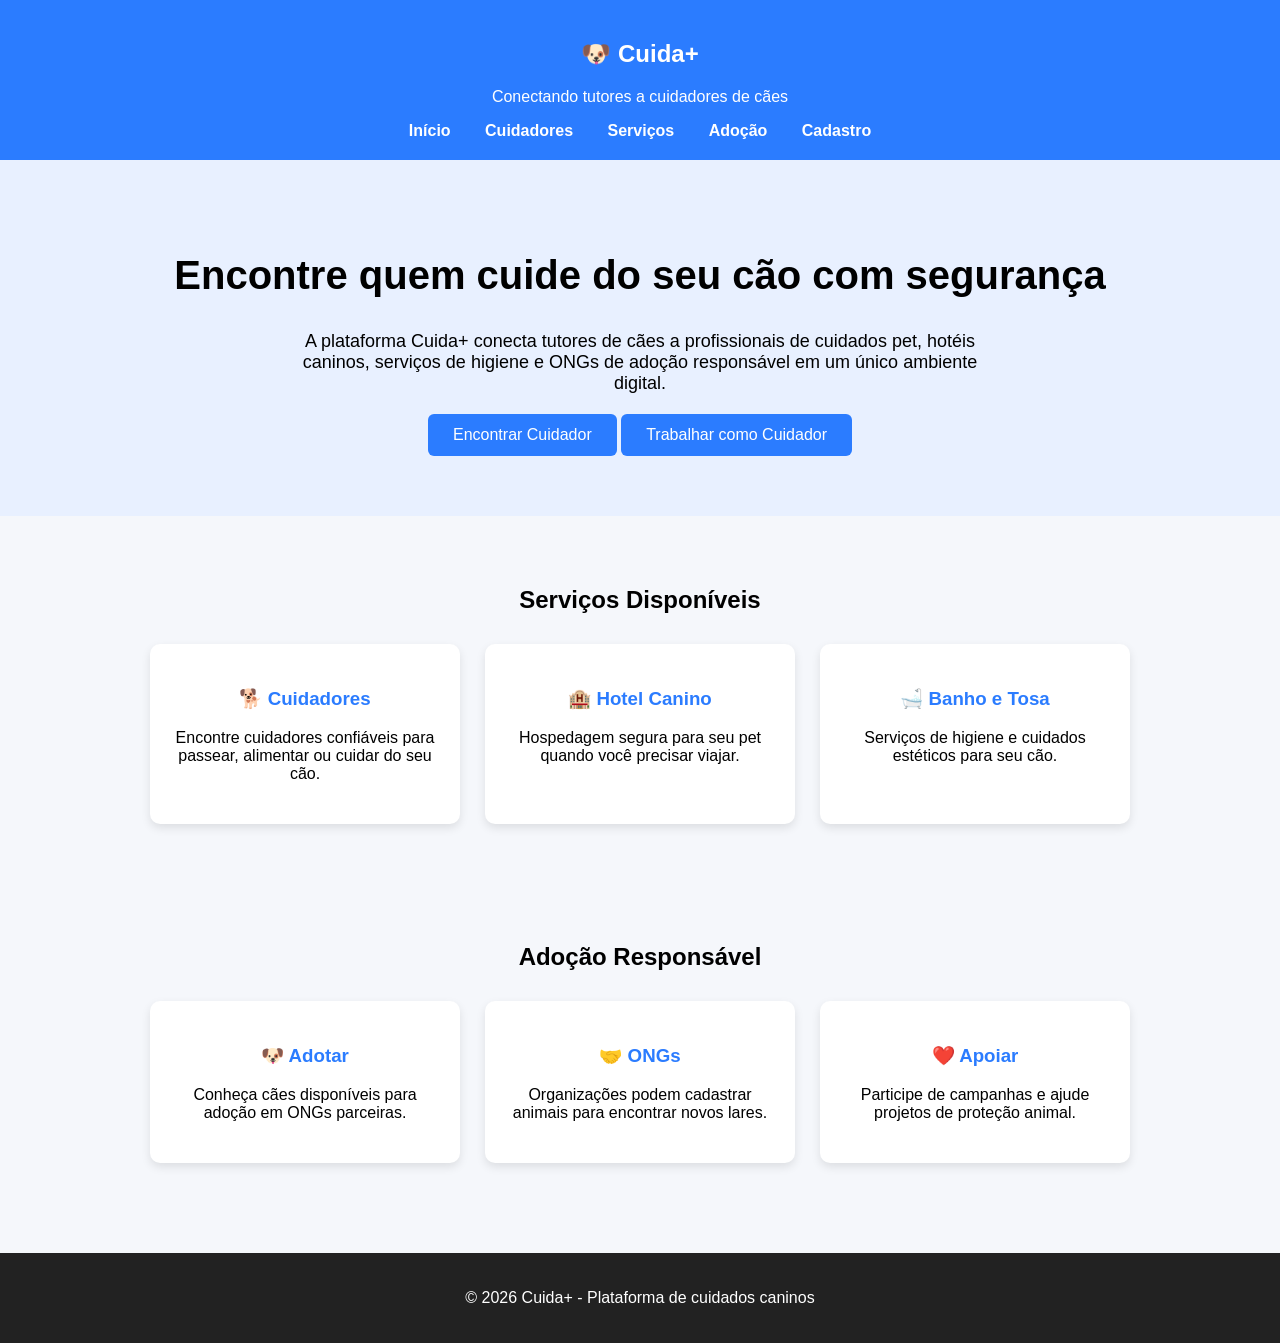
==== Index/Index.html @ 255d079d "texte" ====
<!DOCTYPE html>
<html lang="pt-BR">
<head>
<meta charset="UTF-8">
<meta name="viewport" content="width=device-width, initial-scale=1.0">

<title>Cuida+</title>

<link rel="stylesheet" href="../Style/Style.css">

</head>

<body>

<header>

<h2>🐶 Cuida+</h2>

<p>Conectando tutores a cuidadores de cães</p>

<nav>
<a href="#">Início</a>
<a href="#">Cuidadores</a>
<a href="#">Serviços</a>
<a href="#">Adoção</a>
<a href="#">Cadastro</a>
</nav>

</header>


<section class="hero">

<h1>Encontre quem cuide do seu cão com segurança</h1>

<p>
A plataforma Cuida+ conecta tutores de cães a profissionais
de cuidados pet, hotéis caninos, serviços de higiene e ONGs
de adoção responsável em um único ambiente digital.
</p>

<a class="btn" href="#">Encontrar Cuidador</a>

<a class="btn" href="#">Trabalhar como Cuidador</a>

</section>


<section class="section">

<h2>Serviços Disponíveis</h2>

<div class="cards">

<div class="card">

<h3>🐕 Cuidadores</h3>

<p>Encontre cuidadores confiáveis para passear, alimentar ou cuidar do seu cão.</p>

</div>

<div class="card">

<h3>🏨 Hotel Canino</h3>

<p>Hospedagem segura para seu pet quando você precisar viajar.</p>

</div>

<div class="card">

<h3>🛁 Banho e Tosa</h3>

<p>Serviços de higiene e cuidados estéticos para seu cão.</p>

</div>

</div>

</section>


<section class="section">

<h2>Adoção Responsável</h2>

<div class="cards">

<div class="card">

<h3>🐶 Adotar</h3>

<p>Conheça cães disponíveis para adoção em ONGs parceiras.</p>

</div>

<div class="card">

<h3>🤝 ONGs</h3>

<p>Organizações podem cadastrar animais para encontrar novos lares.</p>

</div>

<div class="card">

<h3>❤️ Apoiar</h3>

<p>Participe de campanhas e ajude projetos de proteção animal.</p>

</div>

</div>

</section>


<footer>

<p>© 2026 Cuida+ - Plataforma de cuidados caninos</p>

</footer>

</body>
</html>
---- Style/Style.css ----
body{
margin:0;
font-family:Arial, Helvetica, sans-serif;
background:#f5f7fb;
}

/* HEADER */

header{
background:#2b7cff;
color:white;
padding:20px;
text-align:center;
}

nav{
margin-top:10px;
}

nav a{
color:white;
margin:0 15px;
text-decoration:none;
font-weight:bold;
}

/* HERO */

.hero{
background:#e8f0ff;
text-align:center;
padding:60px 20px;
}

.hero h1{
font-size:40px;
}

.hero p{
max-width:700px;
margin:auto;
font-size:18px;
}

.btn{
display:inline-block;
margin-top:20px;
padding:12px 25px;
background:#2b7cff;
color:white;
border-radius:6px;
text-decoration:none;
}

/* SECTIONS */

.section{
padding:50px 20px;
text-align:center;
}

.cards{
display:flex;
flex-wrap:wrap;
justify-content:center;
gap:25px;
margin-top:30px;
}

.card{
background:white;
padding:25px;
border-radius:10px;
width:260px;
box-shadow:0 4px 10px rgba(0,0,0,0.1);
}

.card h3{
color:#2b7cff;
}

/* FOOTER */

footer{
background:#222;
color:white;
text-align:center;
padding:20px;
margin-top:40px;
}
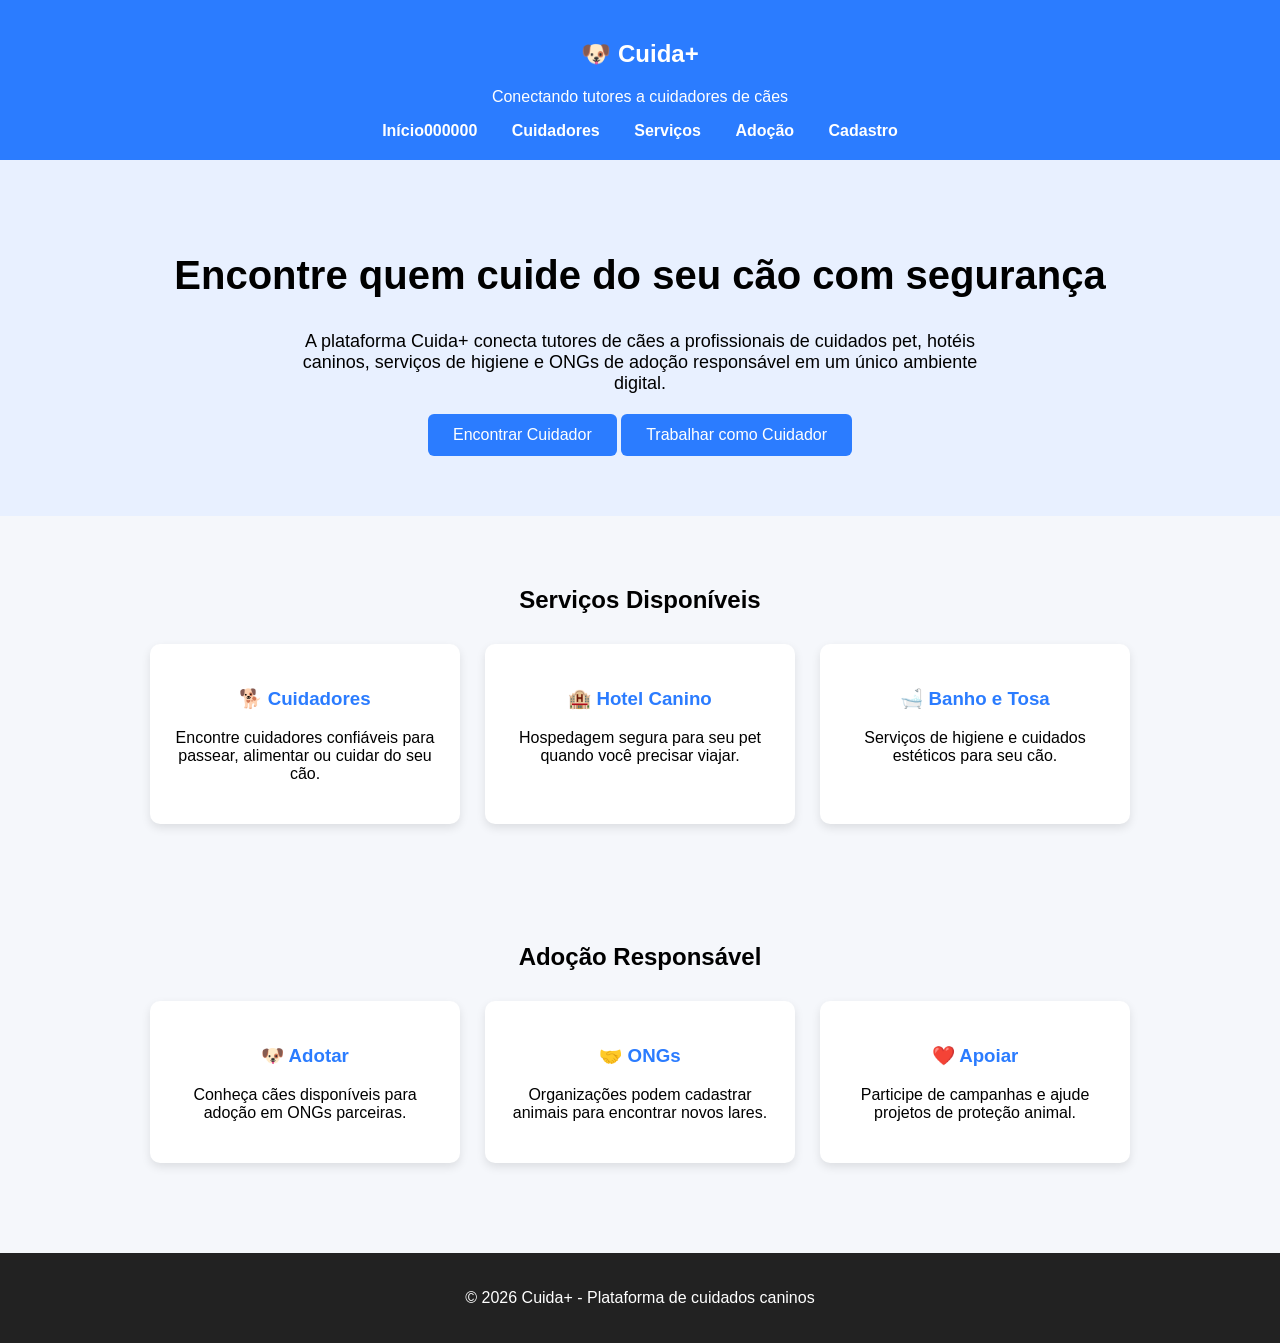
==== commit 822b351f: "atualizei" ====
--- a/Index/Index.html
+++ b/Index/Index.html
@@ -19,7 +19,7 @@
 <p>Conectando tutores a cuidadores de cães</p>
 
 <nav>
-<a href="#">Início</a>
+<a href="#">Início000000</a>
 <a href="#">Cuidadores</a>
 <a href="#">Serviços</a>
 <a href="#">Adoção</a>
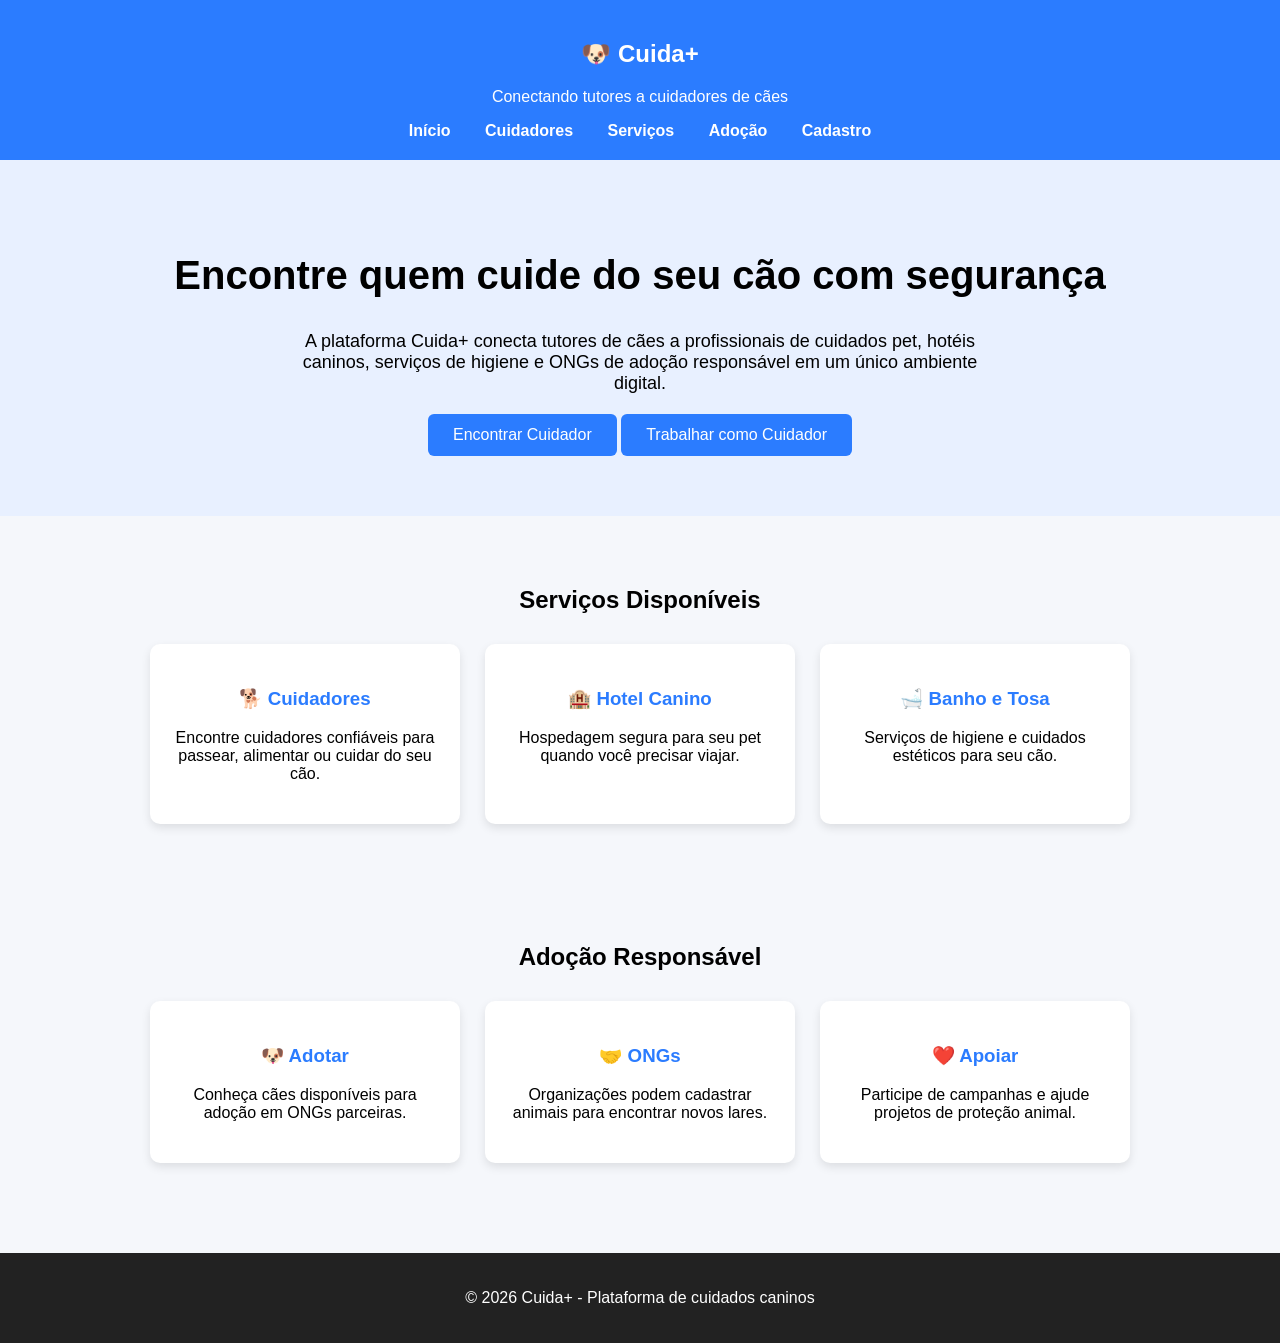
==== commit 7a392fab: "atualizei" ====
--- a/Index/Index.html
+++ b/Index/Index.html
@@ -19,7 +19,7 @@
 <p>Conectando tutores a cuidadores de cães</p>
 
 <nav>
-<a href="#">Início000000</a>
+<a href="#">Início</a>
 <a href="#">Cuidadores</a>
 <a href="#">Serviços</a>
 <a href="#">Adoção</a>
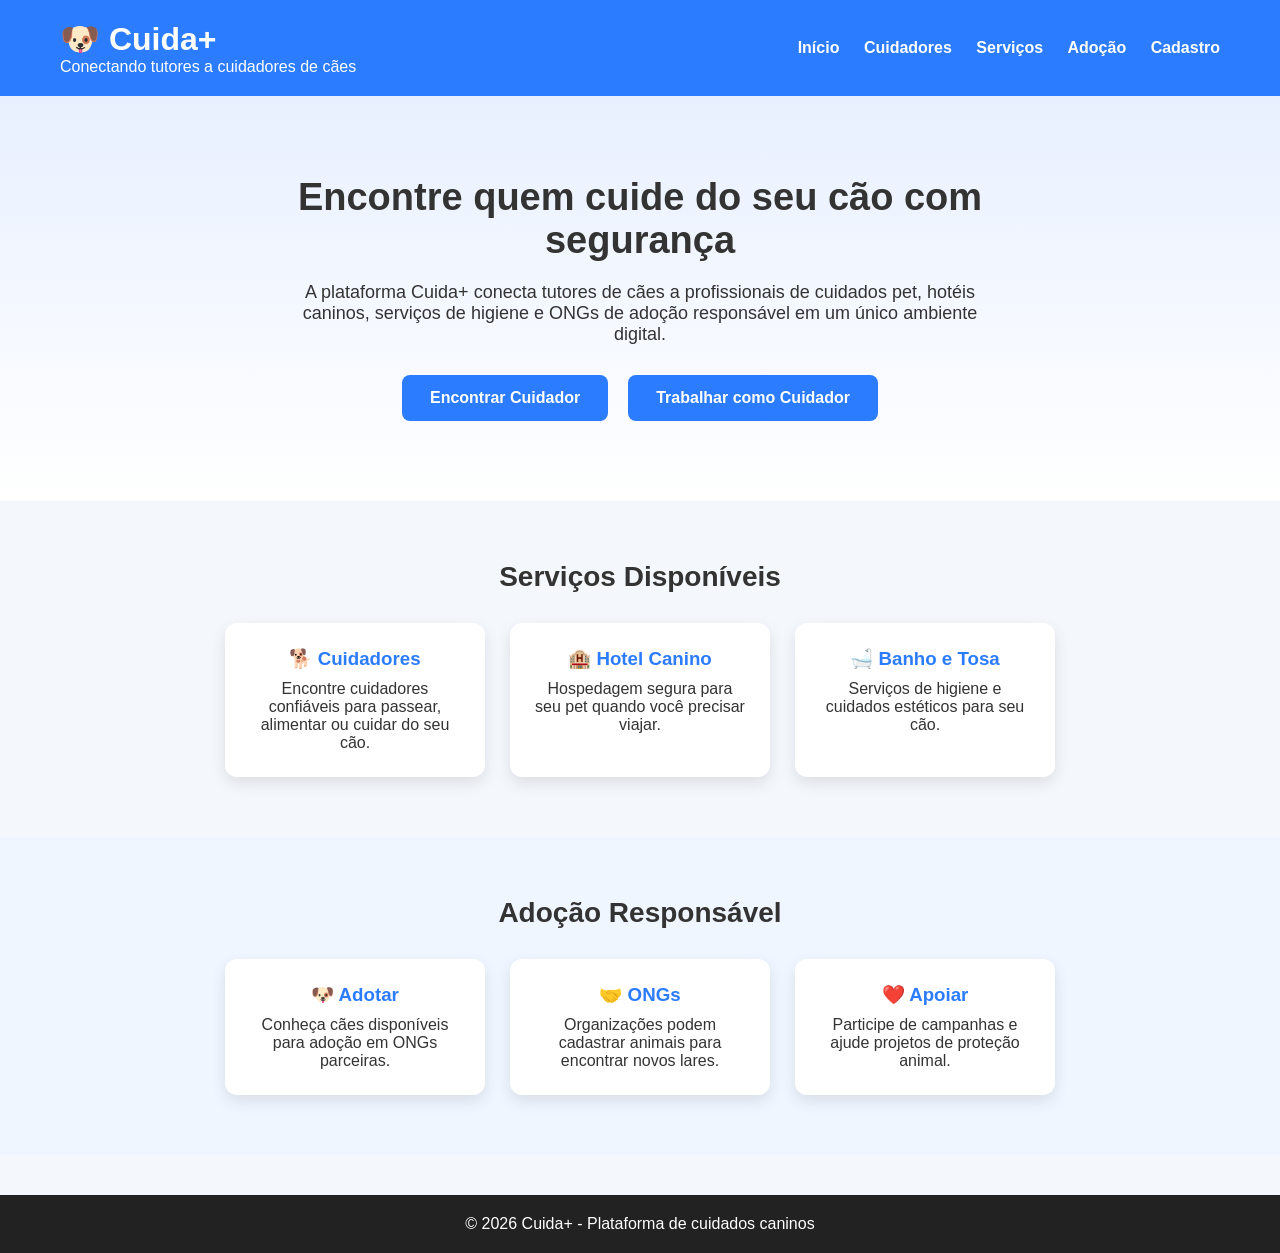
==== commit 4eebec57: "atualizei" ====
--- a/Index/Index.html
+++ b/Index/Index.html
@@ -1,6 +1,7 @@
 <!DOCTYPE html>
 <html lang="pt-BR">
 <head>
+
 <meta charset="UTF-8">
 <meta name="viewport" content="width=device-width, initial-scale=1.0">
 
@@ -12,14 +13,15 @@
 
 <body>
 
-<header>
+<header class="header">
 
-<h2>🐶 Cuida+</h2>
+<div class="logo">
+<h1>🐶 Cuida+</h1>
+<p>Conectando tutores a cuidadores de cães</p>
+</div>
 
-<p>Conectando tutores a cuidadores de cães</p>
-
-<nav>
-<a href="#">Início</a>
+<nav class="menu">
+<a href="Inicio.html">Início</a>
 <a href="#">Cuidadores</a>
 <a href="#">Serviços</a>
 <a href="#">Adoção</a>
@@ -29,7 +31,9 @@
 </header>
 
 
-<section class="hero">
+<section id="inicio" class="hero">
+
+<div class="hero-text">
 
 <h1>Encontre quem cuide do seu cão com segurança</h1>
 
@@ -39,9 +43,14 @@
 de adoção responsável em um único ambiente digital.
 </p>
 
+<div class="hero-buttons">
+
 <a class="btn" href="#">Encontrar Cuidador</a>
+<a class="btn" href="#">Trabalhar como Cuidador</a>
 
-<a class="btn" href="#">Trabalhar como Cuidador</a>
+</div>
+
+</div>
 
 </section>
 
@@ -53,27 +62,18 @@
 <div class="cards">
 
 <div class="card">
-
 <h3>🐕 Cuidadores</h3>
-
 <p>Encontre cuidadores confiáveis para passear, alimentar ou cuidar do seu cão.</p>
-
 </div>
 
 <div class="card">
-
 <h3>🏨 Hotel Canino</h3>
-
 <p>Hospedagem segura para seu pet quando você precisar viajar.</p>
-
 </div>
 
 <div class="card">
-
 <h3>🛁 Banho e Tosa</h3>
-
 <p>Serviços de higiene e cuidados estéticos para seu cão.</p>
-
 </div>
 
 </div>
@@ -81,34 +81,25 @@
 </section>
 
 
-<section class="section">
+<section class="section adoption">
 
 <h2>Adoção Responsável</h2>
 
 <div class="cards">
 
 <div class="card">
-
 <h3>🐶 Adotar</h3>
-
 <p>Conheça cães disponíveis para adoção em ONGs parceiras.</p>
-
 </div>
 
 <div class="card">
-
 <h3>🤝 ONGs</h3>
-
 <p>Organizações podem cadastrar animais para encontrar novos lares.</p>
-
 </div>
 
 <div class="card">
-
 <h3>❤️ Apoiar</h3>
-
 <p>Participe de campanhas e ajude projetos de proteção animal.</p>
-
 </div>
 
 </div>
--- a/Style/Style.css
+++ b/Style/Style.css
@@ -1,82 +1,128 @@
+*{
+margin:0;
+padding:0;
+box-sizing:border-box;
+}
+
 body{
-margin:0;
 font-family:Arial, Helvetica, sans-serif;
-background:#f5f7fb;
+background:#f4f7fb;
+color:#333;
 }
 
 /* HEADER */
 
-header{
+.header{
+display:flex;
+justify-content:space-between;
+align-items:center;
+padding:20px 60px;
 background:#2b7cff;
 color:white;
-padding:20px;
-text-align:center;
+flex-wrap:wrap;
 }
 
-nav{
-margin-top:10px;
+.menu a{
+color:white;
+margin-left:20px;
+text-decoration:none;
+font-weight:bold;
+transition:0.3s;
 }
 
-nav a{
-color:white;
-margin:0 15px;
-text-decoration:none;
-font-weight:bold;
+.menu a:hover{
+opacity:0.7;
 }
 
 /* HERO */
 
 .hero{
-background:#e8f0ff;
+padding:80px 20px;
 text-align:center;
-padding:60px 20px;
+background:linear-gradient(#e8f0ff,#ffffff);
+}
+
+.hero-text{
+max-width:700px;
+margin:auto;
 }
 
 .hero h1{
-font-size:40px;
+font-size:38px;
+margin-bottom:20px;
 }
 
 .hero p{
-max-width:700px;
-margin:auto;
 font-size:18px;
+margin-bottom:30px;
 }
 
+.hero-buttons{
+display:flex;
+justify-content:center;
+gap:20px;
+flex-wrap:wrap;
+}
+
+/* BOTÕES */
+
 .btn{
-display:inline-block;
-margin-top:20px;
-padding:12px 25px;
+padding:14px 28px;
 background:#2b7cff;
 color:white;
-border-radius:6px;
 text-decoration:none;
+border-radius:8px;
+font-weight:bold;
+transition:0.3s;
+}
+
+.btn:hover{
+background:#1a5ed8;
 }
 
 /* SECTIONS */
 
 .section{
-padding:50px 20px;
+padding:60px 20px;
 text-align:center;
 }
 
+.section h2{
+margin-bottom:30px;
+font-size:28px;
+}
+
+/* CARDS */
+
 .cards{
 display:flex;
+justify-content:center;
 flex-wrap:wrap;
-justify-content:center;
 gap:25px;
-margin-top:30px;
 }
 
 .card{
 background:white;
 padding:25px;
-border-radius:10px;
+border-radius:12px;
 width:260px;
-box-shadow:0 4px 10px rgba(0,0,0,0.1);
+box-shadow:0 6px 15px rgba(0,0,0,0.1);
+transition:0.3s;
+}
+
+.card:hover{
+transform:translateY(-5px);
 }
 
 .card h3{
 color:#2b7cff;
+margin-bottom:10px;
+}
+
+/* ADOÇÃO */
+
+.adoption{
+background:#f0f6ff;
 }
 
 /* FOOTER */
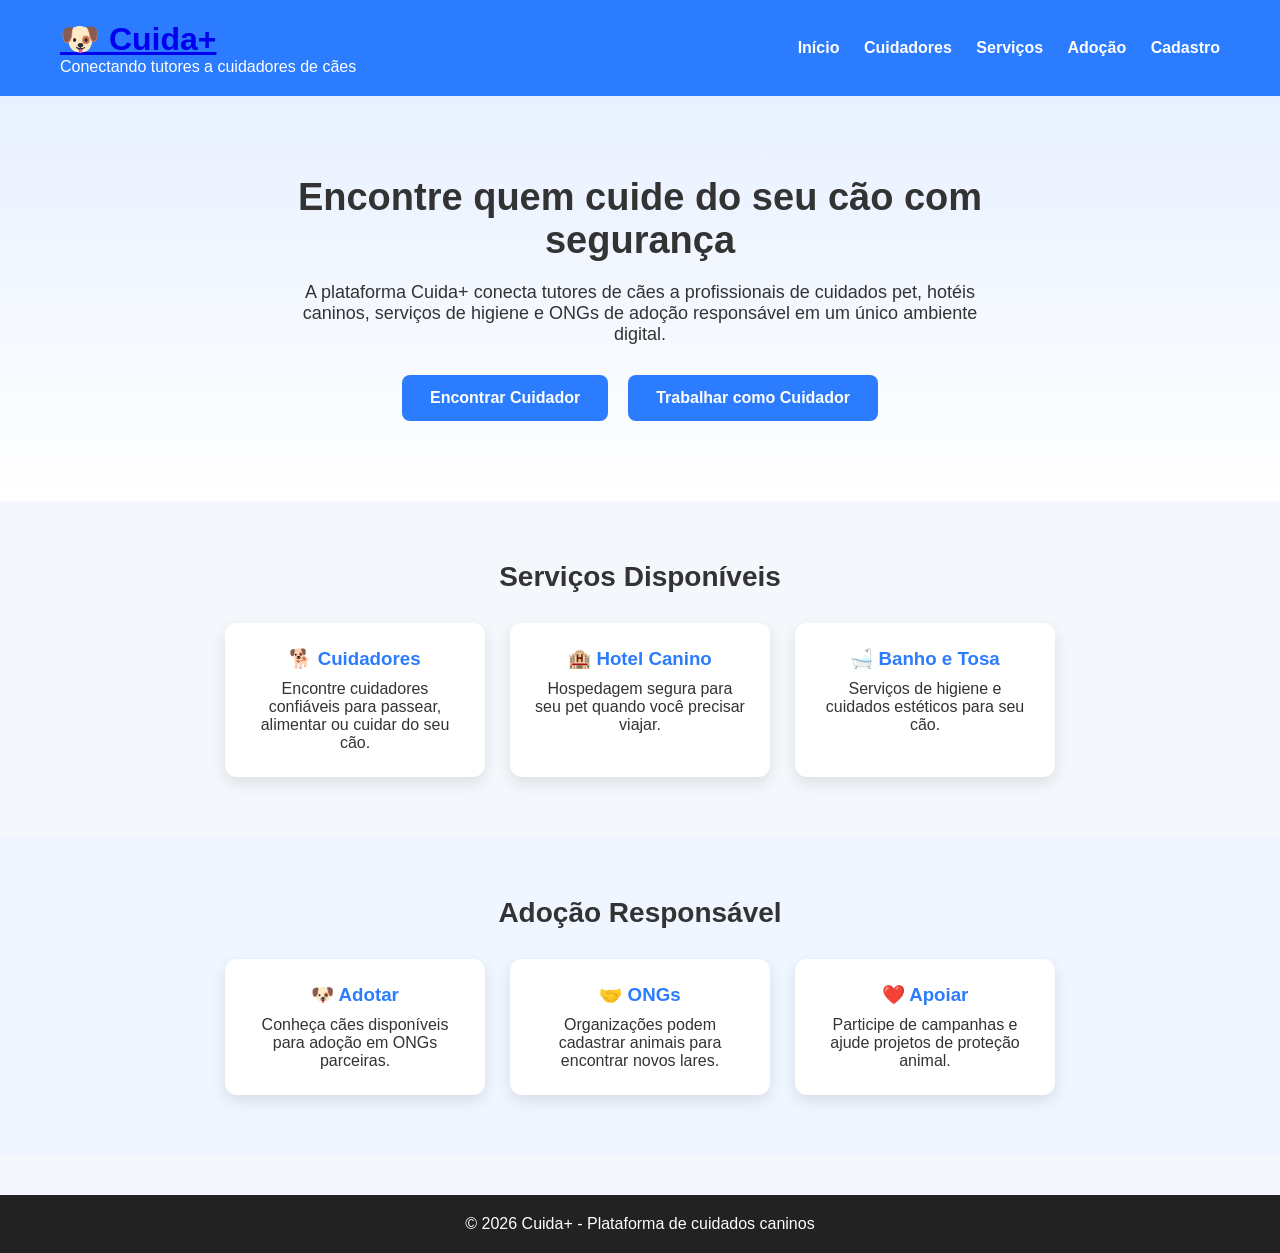
==== commit 67f2231b: "atualizei" ====
--- a/Index/Index.html
+++ b/Index/Index.html
@@ -16,13 +16,15 @@
 <header class="header">
 
 <div class="logo">
+<a href="../index.html" class="logo-link">
 <h1>🐶 Cuida+</h1>
+</a>
 <p>Conectando tutores a cuidadores de cães</p>
 </div>
 
 <nav class="menu">
-<a href="Inicio.html">Início</a>
-<a href="#">Cuidadores</a>
+<a href="../index.html">Início</a>
+<a href="cuidadores.html">Cuidadores</a>
 <a href="#">Serviços</a>
 <a href="#">Adoção</a>
 <a href="#">Cadastro</a>
@@ -31,7 +33,7 @@
 </header>
 
 
-<section id="inicio" class="hero">
+<section class="hero">
 
 <div class="hero-text">
 
@@ -44,10 +46,8 @@
 </p>
 
 <div class="hero-buttons">
-
-<a class="btn" href="#">Encontrar Cuidador</a>
-<a class="btn" href="#">Trabalhar como Cuidador</a>
-
+<a class="btn" href="cuidadores.html">Encontrar Cuidador</a>
+<a class="btn btn-sec" href="cuidadores.html#perguntas">Trabalhar como Cuidador</a>
 </div>
 
 </div>
@@ -108,9 +108,7 @@
 
 
 <footer>
-
 <p>© 2026 Cuida+ - Plataforma de cuidados caninos</p>
-
 </footer>
 
 </body>
